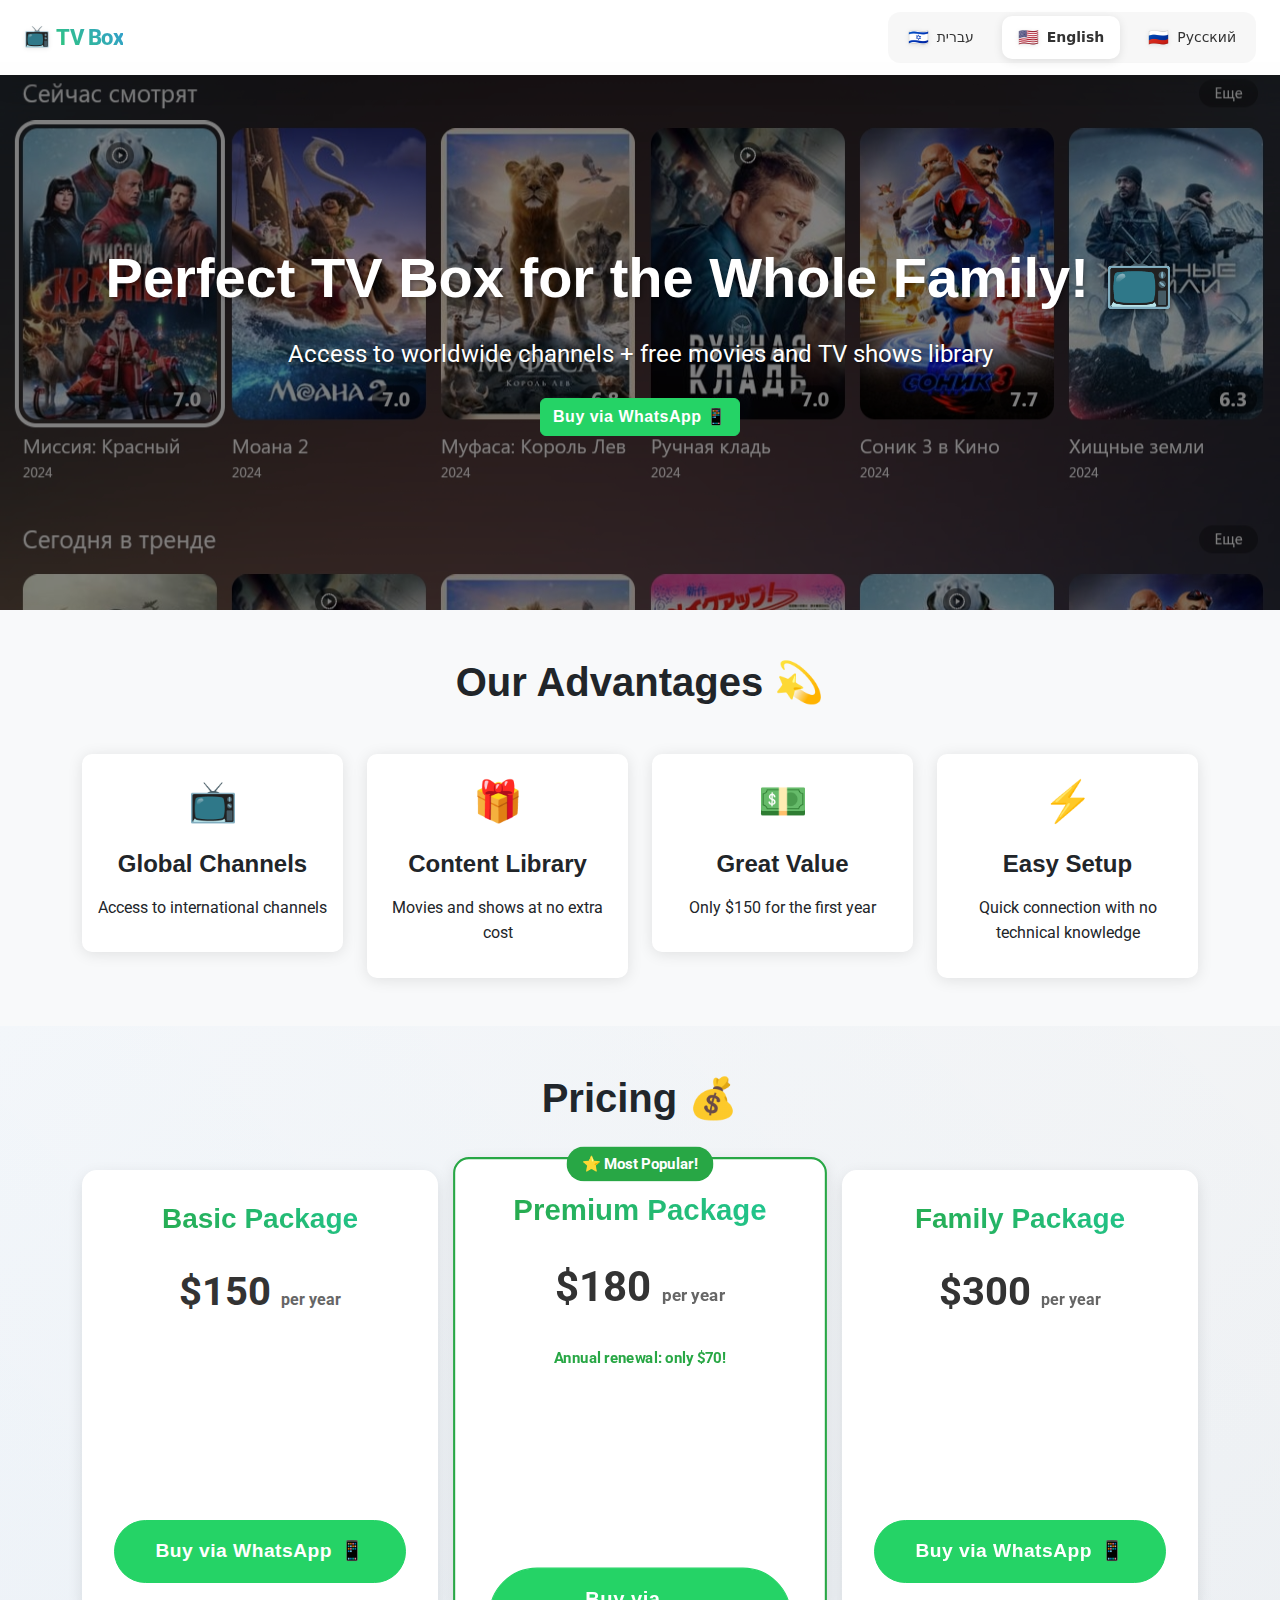
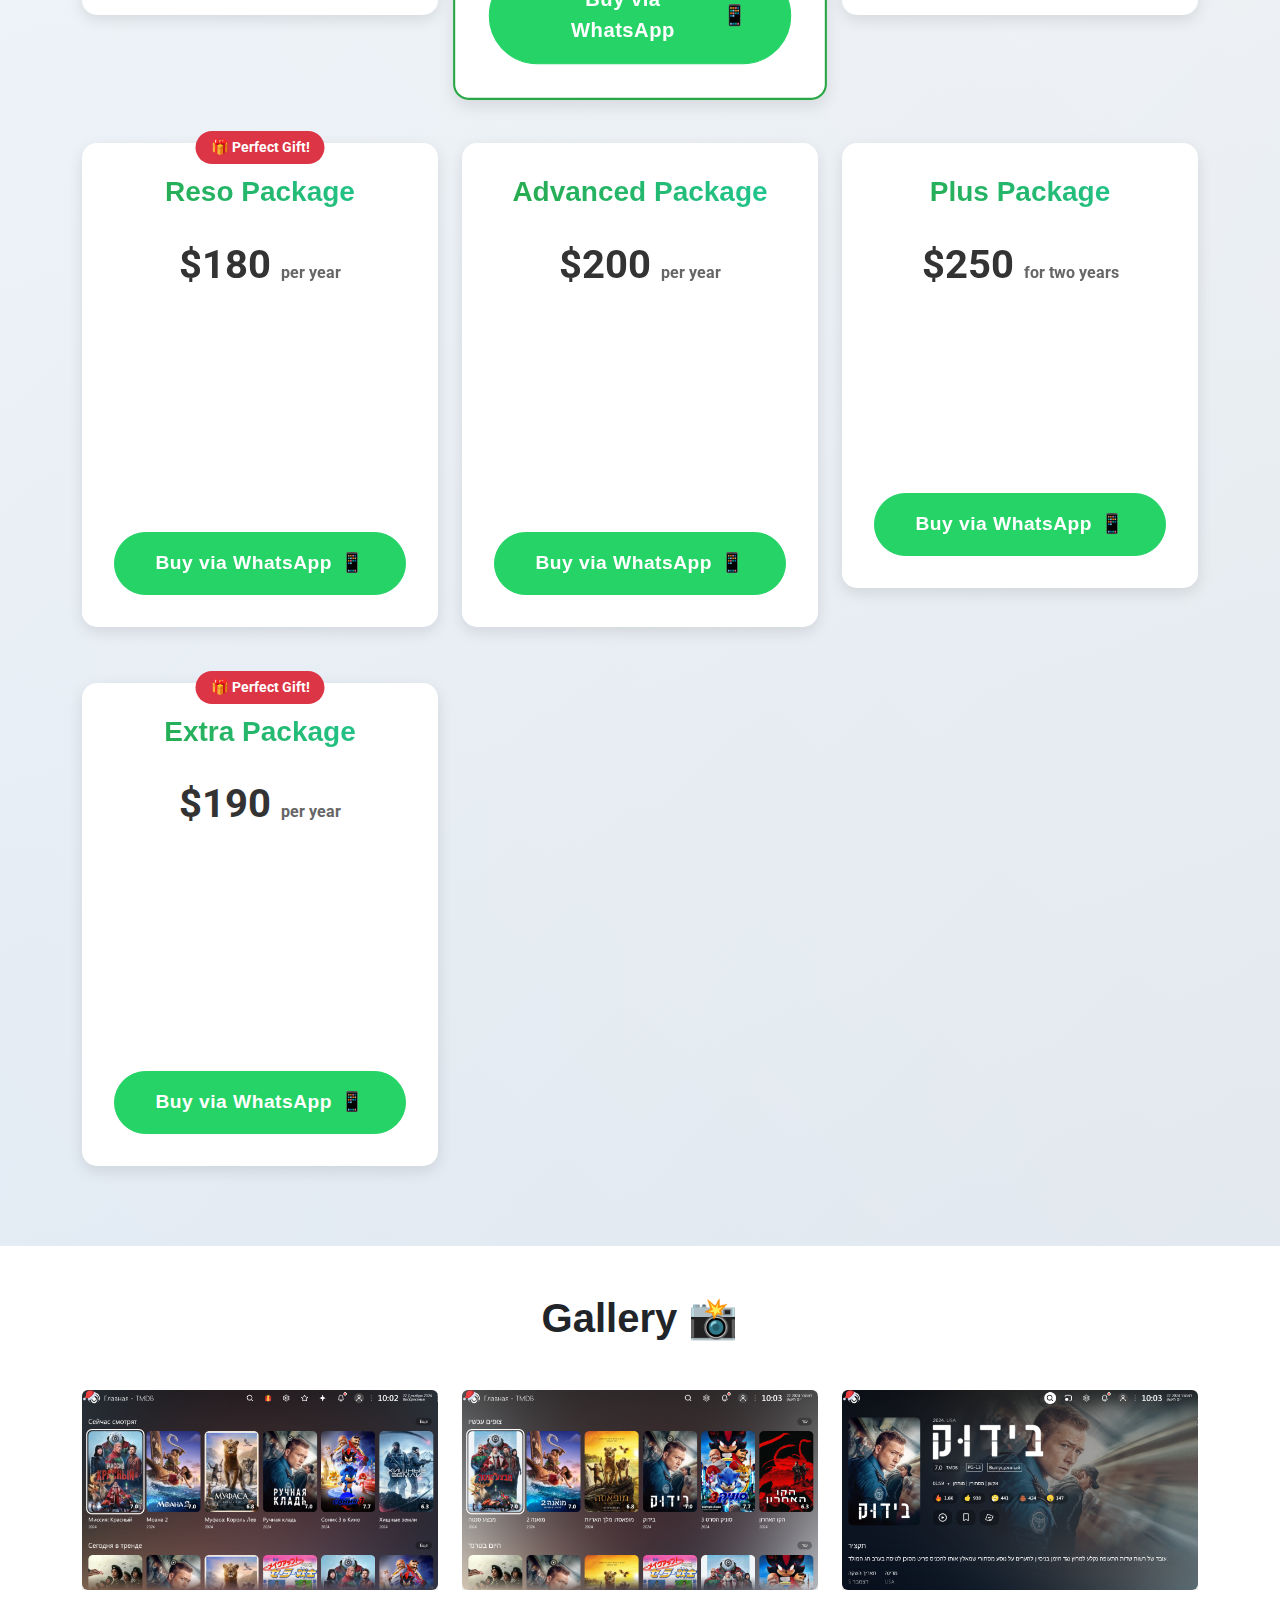
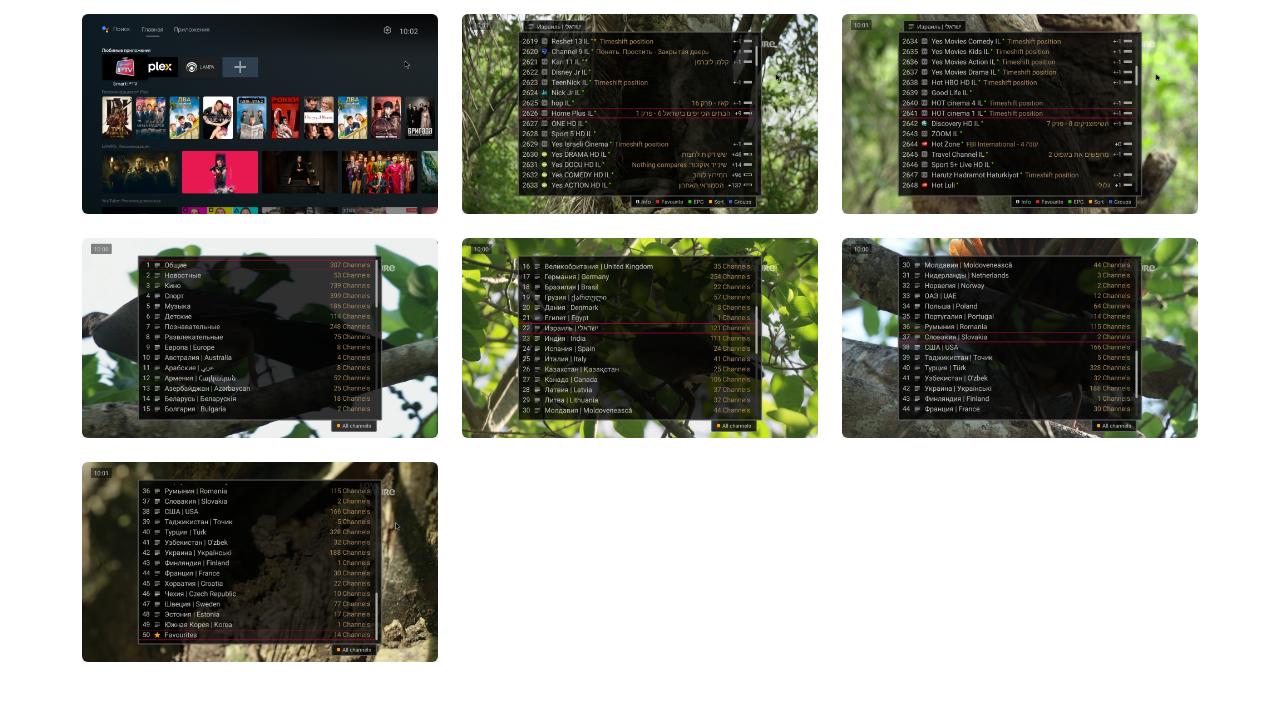
==== english.html @ 151d3b81 "Add files via upload" ====
<!DOCTYPE html>
<html lang="en" dir="ltr">

<head>
    <meta charset="UTF-8">
    <meta name="viewport" content="width=device-width, initial-scale=1.0">
    <title>TV Box - Unlimited Entertainment</title>

    <!-- Bootstrap CSS -->
    <link rel="stylesheet" href="https://cdn.jsdelivr.net/npm/bootstrap@5.3.2/dist/css/bootstrap.min.css">
    <!-- Custom CSS -->
    <link rel="stylesheet" href="styles.css">
    <link rel="stylesheet" href="fx.css">
    <!-- Google Fonts -->
    <link rel="preconnect" href="https://fonts.googleapis.com">
    <link rel="preconnect" href="https://fonts.gstatic.com" crossorigin>
    <link href="https://fonts.googleapis.com/css2?family=Roboto:wght@400;600;800&display=swap" rel="stylesheet">
    <style>
        body {
            font-family: 'Roboto', sans-serif;
        }
    </style>
</head>

<body>
    <!-- Hero Section -->
    <header class="hero-section text-center py-5 fade-in">
        <div class="container">
            <h1 class="display-4 mb-4 slide-up">Perfect TV Box for the Whole Family! 📺</h1>
            <p class="lead slide-up" style="animation-delay: 0.2s;">Access to worldwide channels + free movies and TV
                shows library</p>
            <div class="buttons-wrapper mt-4">
                <a href="https://wa.me/972543285967?text=Hi, I'm interested in the TV Box"
                    class="btn btn-success ripple pulse" target="_blank">
                    Buy via WhatsApp 📱
                </a>
            </div>
        </div>
    </header>

    <!-- Features Section -->
    <section class="features py-5 bg-light">
        <div class="container">
            <h2 class="text-center mb-5 reveal">Our Advantages 💫</h2>
            <div class="row g-4">
                <div class="col-md-3 reveal-left">
                    <div class="feature-card text-center p-3">
                        <div class="feature-icon mb-3">📺</div>
                        <h3>Global Channels</h3>
                        <p>Access to international channels</p>
                    </div>
                </div>
                <div class="col-md-3 reveal-left">
                    <div class="feature-card text-center p-3">
                        <div class="feature-icon mb-3">🎁</div>
                        <h3>Content Library</h3>
                        <p>Movies and shows at no extra cost</p>
                    </div>
                </div>
                <div class="col-md-3 reveal-left">
                    <div class="feature-card text-center p-3">
                        <div class="feature-icon mb-3">💵</div>
                        <h3>Great Value</h3>
                        <p>Only $150 for the first year</p>
                    </div>
                </div>
                <div class="col-md-3 reveal-left">
                    <div class="feature-card text-center p-3">
                        <div class="feature-icon mb-3">⚡</div>
                        <h3>Easy Setup</h3>
                        <p>Quick connection with no technical knowledge</p>
                    </div>
                </div>
            </div>
        </div>
    </section>

    <!-- Pricing Section -->
    <section class="pricing py-5">
        <div class="container">
            <h2 class="text-center mb-5">Pricing 💰</h2>
            <div class="row g-4">
                <!-- Basic Package -->
                <div class="col-md-4">
                    <div class="price-card text-center hover-float">
                        <h3 class="gradient-text">Basic Package</h3>
                        <div class="price">
                            $150
                            <small>per year</small>
                        </div>
                        <ul class="list-unstyled">
                            <li>Ready-to-use TV Box</li>
                            <li>One year access to global channels</li>
                            <li>Simple setup guide</li>
                            <li>Initial technical support</li>
                        </ul>
                        <div class="buttons-wrapper mt-4">
                            <a href="https://wa.me/972543285967?text=Hi, I'm interested in the Basic Package:%0A%0A📦 Basic Package%0A💰 Price: $150 per year%0A%0A🎯 Includes:%0A- Ready-to-use TV Box%0A- One year access to global channels%0A- Simple setup guide%0A- Initial technical support%0A%0AI'd love to learn more 😊"
                                class="btn btn-success ripple pulse" target="_blank">
                                <span>Buy via WhatsApp</span>
                                <span>📱</span>
                            </a>
                        </div>
                    </div>
                </div>

                <!-- Premium Package -->
                <div class="col-md-4">
                    <div class="price-card text-center hover-float featured">
                        <div class="popular-badge">⭐ Most Popular!</div>
                        <h3 class="gradient-text">Premium Package</h3>
                        <div class="price">
                            $180
                            <small>per year</small>
                        </div>
                        <div class="renewal-price">Annual renewal: only $70!</div>
                        <ul class="list-unstyled">
                            <li>Ready-to-use TV Box</li>
                            <li>One year access to global channels</li>
                            <li>Free movies and TV shows library</li>
                            <li>Initial technical support</li>
                        </ul>
                        <div class="buttons-wrapper mt-4">
                            <a href="https://wa.me/972543285967?text=Hi, I'm interested in the Premium Package:%0A%0A⭐ Premium Package - Most Popular!%0A💰 Price: $180 per year%0A🔄 Annual renewal: $70%0A%0A🎯 Includes:%0A- Ready-to-use TV Box%0A- One year access to global channels%0A- Free movies and TV shows library%0A- Initial technical support%0A%0AI'd love to learn more 😊"
                                class="btn btn-success ripple pulse" target="_blank">
                                <span>Buy via WhatsApp</span>
                                <span>📱</span>
                            </a>
                        </div>
                    </div>
                </div>

                <!-- Family Package -->
                <div class="col-md-4">
                    <div class="price-card text-center hover-float">
                        <h3 class="gradient-text">Family Package</h3>
                        <div class="price">
                            $300
                            <small>per year</small>
                        </div>
                        <ul class="list-unstyled">
                            <li>2 Ready-to-use TV Boxes</li>
                            <li>One year access for each box</li>
                            <li>Content library access for each box</li>
                            <li>Setup guide and initial support</li>
                        </ul>
                        <div class="buttons-wrapper mt-4">
                            <a href="https://wa.me/972543285967?text=Hi, I'm interested in the Family Package:%0A%0A👨‍👩‍👧 Family Package%0A💰 Price: $300 per year%0A%0A🎯 Includes:%0A- 2 Ready-to-use TV Boxes%0A- One year access for each box%0A- Content library access for each box%0A- Setup guide and initial support%0A%0AI'd love to learn more 😊"
                                class="btn btn-success ripple pulse" target="_blank">
                                <span>Buy via WhatsApp</span>
                                <span>📱</span>
                            </a>
                        </div>
                    </div>
                </div>

                <!-- Reso Package -->
                <div class="col-md-4">
                    <div class="price-card text-center hover-float">
                        <div class="gift-badge">🎁 Perfect Gift!</div>
                        <h3 class="gradient-text">Reso Package</h3>
                        <div class="price">
                            $180
                            <small>per year</small>
                        </div>
                        <ul class="list-unstyled">
                            <li>Ready-to-use TV Box</li>
                            <li>One year access to global channels</li>
                            <li>Free movies and TV shows library</li>
                            <li>Beautiful gift packaging</li>
                            <li>Simple setup guide</li>
                        </ul>
                        <div class="buttons-wrapper mt-4">
                            <a href="https://wa.me/972543285967?text=Hi, I'm interested in the Reso Package:%0A%0A🎁 Reso Package - Perfect Gift!%0A💰 Price: $180 per year%0A%0A🎯 Includes:%0A- Ready-to-use TV Box%0A- One year access to global channels%0A- Free movies and TV shows library%0A- Beautiful gift packaging%0A- Simple setup guide%0A%0AI'd love to learn more 😊"
                                class="btn btn-success ripple pulse" target="_blank">
                                <span>Buy via WhatsApp</span>
                                <span>📱</span>
                            </a>
                        </div>
                    </div>
                </div>

                <!-- Advanced Package -->
                <div class="col-md-4">
                    <div class="price-card text-center hover-float">
                        <h3 class="gradient-text">Advanced Package</h3>
                        <div class="price">
                            $200
                            <small>per year</small>
                        </div>
                        <ul class="list-unstyled">
                            <li>Ready-to-use TV Box</li>
                            <li>One year access to global channels</li>
                            <li>Free movies and TV shows library</li>
                            <li>Remote update service</li>
                            <li>Initial technical support</li>
                        </ul>
                        <div class="buttons-wrapper mt-4">
                            <a href="https://wa.me/972543285967?text=Hi, I'm interested in the Advanced Package:%0A%0A⚡ Advanced Package%0A💰 Price: $200 per year%0A%0A🎯 Includes:%0A- Ready-to-use TV Box%0A- One year access to global channels%0A- Free movies and TV shows library%0A- Remote update service%0A- Initial technical support%0A%0AI'd love to learn more 😊"
                                class="btn btn-success ripple pulse" target="_blank">
                                <span>Buy via WhatsApp</span>
                                <span>📱</span>
                            </a>
                        </div>
                    </div>
                </div>

                <!-- Plus Package -->
                <div class="col-md-4">
                    <div class="price-card text-center hover-float">
                        <h3 class="gradient-text">Plus Package</h3>
                        <div class="price">
                            $250
                            <small>for two years</small>
                        </div>
                        <ul class="list-unstyled">
                            <li>Ready-to-use TV Box</li>
                            <li>Two years access to global channels</li>
                            <li>Free movies and TV shows library</li>
                            <li>Initial technical support</li>
                        </ul>
                        <div class="buttons-wrapper mt-4">
                            <a href="https://wa.me/972543285967?text=Hi, I'm interested in the Plus Package:%0A%0A📦 Plus Package%0A💰 Price: $250 for two years%0A%0A🎯 Includes:%0A- Ready-to-use TV Box%0A- Two years access to global channels%0A- Free movies and TV shows library%0A- Initial technical support%0A%0AI'd love to learn more 😊"
                                class="btn btn-success ripple pulse" target="_blank">
                                <span>Buy via WhatsApp</span>
                                <span>📱</span>
                            </a>
                        </div>
                    </div>
                </div>

                <!-- Extra Package -->
                <div class="col-md-4">
                    <div class="price-card text-center hover-float">
                        <div class="gift-badge">🎁 Perfect Gift!</div>
                        <h3 class="gradient-text">Extra Package</h3>
                        <div class="price">
                            $190
                            <small>per year</small>
                        </div>
                        <ul class="list-unstyled">
                            <li>Ready-to-use TV Box</li>
                            <li>One year access to global channels</li>
                            <li>Free movies and TV shows library</li>
                            <li>Gift packaging</li>
                            <li>Simple setup guide</li>
                        </ul>
                        <div class="buttons-wrapper mt-4">
                            <a href="https://wa.me/972543285967?text=Hi, I'm interested in the Extra Package:%0A%0A🎁 Extra Package - Perfect Gift!%0A💰 Price: $190 per year%0A%0A🎯 Includes:%0A- Ready-to-use TV Box%0A- One year access to global channels%0A- Free movies and TV shows library%0A- Gift packaging%0A- Simple setup guide%0A%0AI'd love to learn more 😊"
                                class="btn btn-success ripple pulse" target="_blank">
                                <span>Buy via WhatsApp</span>
                                <span>📱</span>
                            </a>
                        </div>
                    </div>
                </div>
            </div>
        </div>
    </section>

    <!-- Gallery Section -->
    <section class="gallery py-5">
        <div class="container">
            <h2 class="text-center mb-5">Gallery 📸</h2>
            <div class="row g-4">
                <div class="col-md-4 col-sm-6">
                    <div class="gallery-item" onclick="openImageModal(this)">
                        <img src="Screenshots/1.jpg" alt="Screenshot 1" class="img-fluid rounded shadow">
                    </div>
                </div>
                <div class="col-md-4 col-sm-6">
                    <div class="gallery-item" onclick="openImageModal(this)">
                        <img src="Screenshots/2.jpg" alt="Screenshot 2" class="img-fluid rounded shadow">
                    </div>
                </div>
                <div class="col-md-4 col-sm-6">
                    <div class="gallery-item" onclick="openImageModal(this)">
                        <img src="Screenshots/3.jpg" alt="Screenshot 3" class="img-fluid rounded shadow">
                    </div>
                </div>
                <div class="col-md-4 col-sm-6">
                    <div class="gallery-item" onclick="openImageModal(this)">
                        <img src="Screenshots/4.jpg" alt="Screenshot 4" class="img-fluid rounded shadow">
                    </div>
                </div>
                <div class="col-md-4 col-sm-6">
                    <div class="gallery-item" onclick="openImageModal(this)">
                        <img src="Screenshots/5.jpg" alt="Screenshot 5" class="img-fluid rounded shadow">
                    </div>
                </div>
                <div class="col-md-4 col-sm-6">
                    <div class="gallery-item" onclick="openImageModal(this)">
                        <img src="Screenshots/6.jpg" alt="Screenshot 6" class="img-fluid rounded shadow">
                    </div>
                </div>
                <div class="col-md-4 col-sm-6">
                    <div class="gallery-item" onclick="openImageModal(this)">
                        <img src="Screenshots/7.jpg" alt="Screenshot 7" class="img-fluid rounded shadow">
                    </div>
                </div>
                <div class="col-md-4 col-sm-6">
                    <div class="gallery-item" onclick="openImageModal(this)">
                        <img src="Screenshots/8.jpg" alt="Screenshot 8" class="img-fluid rounded shadow">
                    </div>
                </div>
                <div class="col-md-4 col-sm-6">
                    <div class="gallery-item" onclick="openImageModal(this)">
                        <img src="Screenshots/9.jpg" alt="Screenshot 9" class="img-fluid rounded shadow">
                    </div>
                </div>
                <div class="col-md-4 col-sm-6">
                    <div class="gallery-item" onclick="openImageModal(this)">
                        <img src="Screenshots/10.jpg" alt="Screenshot 10" class="img-fluid rounded shadow">
                    </div>
                </div>
            </div>
        </div>
    </section>

    <!-- Image Modal -->
    <div class="modal fade" id="imageModal" tabindex="-1">
        <div class="modal-dialog modal-lg modal-dialog-centered">
            <div class="modal-content">
                <div class="modal-header border-0">
                    <button type="button" class="btn-close" data-bs-dismiss="modal"></button>
                </div>
                <div class="modal-body text-center p-0">
                    <img src="" id="modalImage" class="img-fluid">
                </div>
            </div>
        </div>
    </div>

    <!-- Bootstrap JS -->
    <script src="https://cdn.jsdelivr.net/npm/bootstrap@5.3.2/dist/js/bootstrap.bundle.min.js"></script>
    <!-- Custom JS -->
    <script src="script.js"></script>
    <script src="menu.js"></script>
</body>

</html>
---- styles.css ----
:root {
  --primary-color: #007bff;
  --secondary-color: #6c757d;
  --heading-font: "Rubik", sans-serif;
  --body-font: "Heebo", sans-serif;
}

body {
  font-family: var(--body-font);
  line-height: 1.6;
}

.hero-section {
  background-size: cover;
  background-position: center;
  background-repeat: no-repeat;
  min-height: 60vh;
  display: flex;
  align-items: center;
  position: relative;
  transition: background-image 1s ease-in-out;
}

.hero-section::before {
  content: "";
  position: absolute;
  top: 0;
  left: 0;
  right: 0;
  bottom: 0;
  background: rgba(0, 0, 0, 0.5);
  z-index: 1;
}

.hero-section .container {
  position: relative;
  z-index: 2;
  color: white;
}

.feature-card {
  background: white;
  border-radius: 10px;
  box-shadow: 0 2px 15px rgba(0, 0, 0, 0.1);
  transition: transform 0.3s ease;
}

.feature-card:hover {
  transform: translateY(-5px);
}

.feature-icon {
  font-size: 2.5rem;
}

.price-card {
  background: white;
  border-radius: 15px;
  padding: 2rem;
  box-shadow: 0 5px 15px rgba(0, 0, 0, 0.1);
  transition: transform 0.3s ease, box-shadow 0.3s ease;
  position: relative;
  margin-bottom: 2rem;
}

.price-card.featured {
  border: 2px solid #28a745;
  transform: scale(1.05);
}

.price-card:hover {
  transform: translateY(-10px);
  box-shadow: 0 8px 25px rgba(0, 0, 0, 0.15);
}

.price-card .gradient-text {
  background: linear-gradient(45deg, #28a745, #20c997);
  -webkit-background-clip: text;
  background-clip: text;
  color: transparent;
  font-weight: bold;
  margin-bottom: 1.5rem;
}

.price-card .price {
  font-size: 2.5rem;
  font-weight: bold;
  color: #333;
  margin-bottom: 1.5rem;
}

.price-card .price small {
  font-size: 1rem;
  color: #666;
}

.price-card ul {
  margin-bottom: 2rem;
}

.price-card ul li {
  margin-bottom: 0.8rem;
  color: #555;
}

.popular-badge {
  position: absolute;
  top: -12px;
  right: 50%;
  transform: translateX(50%);
  background: #28a745;
  color: white;
  padding: 5px 15px;
  border-radius: 20px;
  font-size: 0.9rem;
  font-weight: bold;
}

.gift-badge {
  position: absolute;
  top: -12px;
  right: 50%;
  transform: translateX(50%);
  background: #dc3545;
  color: white;
  padding: 5px 15px;
  border-radius: 20px;
  font-size: 0.9rem;
  font-weight: bold;
}

.renewal-price {
  color: #28a745;
  font-weight: bold;
  margin: 1rem 0;
  font-size: 0.9rem;
}

/* Pricing Section Background */
.pricing {
  background: linear-gradient(135deg, #f8f9fa 0%, #e9ecef 100%);
  position: relative;
}

.pricing::before {
  content: "";
  position: absolute;
  top: 0;
  left: 0;
  right: 0;
  height: 100%;
  background: linear-gradient(
    45deg,
    rgba(0, 123, 255, 0.05) 0%,
    rgba(0, 123, 255, 0) 100%
  );
  pointer-events: none;
}

/* WhatsApp Button in Price Card */
.price-card .btn-success {
  padding: 1rem 2.5rem;
  font-size: 1.2rem;
  border-radius: 50px;
  width: 100%;
  max-width: 300px;
  margin: 0 auto;
  display: flex;
  align-items: center;
  justify-content: center;
  gap: 0.5rem;
  transition: all 0.3s ease;
}

.price-card .btn-success:hover {
  transform: scale(1.05);
}

/* Features List Animation */
.price-card ul li {
  opacity: 0;
  transform: translateY(20px);
  animation: fadeInUp 0.5s ease forwards;
}

@keyframes fadeInUp {
  to {
    opacity: 1;
    transform: translateY(0);
  }
}

.price-card ul li:nth-child(1) {
  animation-delay: 0.1s;
}
.price-card ul li:nth-child(2) {
  animation-delay: 0.2s;
}
.price-card ul li:nth-child(3) {
  animation-delay: 0.3s;
}
.price-card ul li:nth-child(4) {
  animation-delay: 0.4s;
}

.btn-primary {
  padding: 0.8rem 2rem;
  border-radius: 30px;
}

/* RTL Specific Adjustments */
.modal-header .btn-close {
  margin: 0;
  margin-left: 0;
  margin-right: auto;
}

/* Language Switch Button */
.lang-switch {
  position: fixed;
  top: 20px;
  left: 20px;
  z-index: 1000;
}

/* Responsive Adjustments */
@media (max-width: 768px) {
  .hero-section {
    min-height: 40vh;
    padding: 2rem 0;
  }

  .feature-card {
    margin-bottom: 1rem;
  }

  .hero-section h1 {
    font-size: 2.5rem;
  }

  .hero-section .lead {
    font-size: 1.25rem;
  }

  section h2 {
    font-size: 2rem;
  }
}

/* Gallery Styles */
.gallery-item {
  cursor: pointer;
  transition: transform 0.3s ease;
  position: relative;
  overflow: hidden;
}

.gallery-item:hover {
  transform: scale(1.02);
}

.gallery-item img {
  width: 100%;
  height: 200px;
  object-fit: cover;
}

/* Image Modal Styles */
#imageModal .modal-content {
  background-color: transparent;
  border: none;
}

#imageModal .modal-header {
  position: absolute;
  right: 0;
  z-index: 1;
  background: transparent;
}

#imageModal .btn-close {
  background-color: white;
  opacity: 0.8;
  border-radius: 50%;
  margin: 10px;
}

#modalImage {
  max-height: 80vh;
  object-fit: contain;
}

/* כותרות */
h1,
h2,
h3,
h4,
h5,
h6 {
  font-family: var(--heading-font);
  font-weight: 800;
}

/* סגנון מיוחד לכותרת הראשית */
.hero-section h1 {
  font-size: 3.5rem;
  font-weight: 800;
  line-height: 1.2;
  margin-bottom: 1.5rem;
  text-shadow: 2px 2px 4px rgba(0, 0, 0, 0.3);
}

.hero-section .lead {
  font-size: 1.5rem;
  font-weight: 400;
  text-shadow: 1px 1px 2px rgba(0, 0, 0, 0.3);
}

/* כותרות משניות */
section h2 {
  font-size: 2.5rem;
  font-weight: 800;
  margin-bottom: 2rem;
}

/* כותרות בכרטיסי התכונות */
.feature-card h3 {
  font-size: 1.5rem;
  font-weight: 600;
  margin: 1rem 0;
}

/* כפתורים */
.btn {
  font-family: var(--heading-font);
  font-weight: 600;
  text-transform: none;
  letter-spacing: 0.5px;
}

/* Buttons Wrapper */
.buttons-wrapper {
  display: flex;
  justify-content: center;
  gap: 1rem;
  flex-wrap: wrap;
}

/* WhatsApp Button */
.btn-success {
  background-color: #25d366;
  border-color: #25d366;
}

.btn-success:hover {
  background-color: #128c7e;
  border-color: #128c7e;
}

/* Mobile Adjustments */
@media (max-width: 768px) {
  .buttons-wrapper {
    flex-direction: column;
    gap: 0.5rem;
  }

  .buttons-wrapper .btn {
    margin: 0.25rem 0;
  }
}

/* Mobile & Tablet Adjustments */
@media (max-width: 768px) {
  /* Hero Section */
  .hero-section {
    min-height: 50vh;
    padding: 3rem 0;
  }

  .hero-section h1 {
    font-size: 2rem;
    margin-bottom: 1rem;
  }

  .hero-section .lead {
    font-size: 1.1rem;
    padding: 0 1rem;
  }

  /* Features Section */
  .feature-card {
    margin-bottom: 1rem;
    padding: 1.5rem !important;
  }

  .feature-icon {
    font-size: 2rem;
  }

  .feature-card h3 {
    font-size: 1.3rem;
  }

  /* Gallery Section */
  .gallery-item {
    margin-bottom: 1rem;
  }

  .gallery-item img {
    height: 150px;
  }

  /* Price Card */
  .price-card {
    padding: 1.5rem !important;
    margin: 0 1rem;
  }

  .price-card::before {
    font-size: 0.8rem;
    padding: 5px 30px;
    top: 15px;
    right: -30px;
  }

  .price-card h3 {
    font-size: 1.5rem;
    margin-bottom: 1rem;
  }

  .price {
    font-size: 3rem !important;
    margin: 1rem 0;
  }

  .price small {
    font-size: 1rem;
  }

  .price-card ul {
    margin: 1.5rem 0;
    padding: 0;
  }

  .price-card ul li {
    font-size: 1rem;
    margin: 0.75rem 0;
  }

  .price-card .btn-success {
    padding: 0.8rem 1.5rem;
    font-size: 1.1rem;
    width: 100%;
  }

  .renewal-price {
    font-size: 0.9rem;
    margin: 1rem 0;
  }

  /* Section Headers */
  section h2 {
    font-size: 1.8rem;
    margin-bottom: 1.5rem;
  }

  /* General Spacing */
  .py-5 {
    padding-top: 3rem !important;
    padding-bottom: 3rem !important;
  }

  /* Modal Adjustments */
  #imageModal .modal-dialog {
    margin: 0.5rem;
  }

  #modalImage {
    max-height: 70vh;
  }
}

/* Small Mobile Adjustments */
@media (max-width: 480px) {
  .hero-section h1 {
    font-size: 1.8rem;
  }

  .hero-section .lead {
    font-size: 1rem;
  }

  .price-card {
    padding: 1.25rem !important;
    margin: 0 0.5rem;
  }

  .price {
    font-size: 2.5rem !important;
  }

  .buttons-wrapper .btn {
    width: 100%;
    margin: 0.5rem 0;
  }

  .gallery-item img {
    height: 120px;
  }
}

/* Landscape Mode Adjustments */
@media (max-height: 480px) and (orientation: landscape) {
  .hero-section {
    min-height: 100vh;
  }

  .hero-section .container {
    padding: 6rem 1rem;
  }

  .gallery-item img {
    height: 100px;
  }
}

/* Features Grid Adjustments */
@media (max-width: 768px) {
  .features .row {
    margin: 0 -0.5rem;
  }

  .features .col-md-3 {
    padding: 0 0.5rem;
  }

  .feature-card {
    height: 100%;
    display: flex;
    flex-direction: column;
    justify-content: center;
  }

  .feature-card p {
    margin-bottom: 0;
    font-size: 0.9rem;
  }
}

@media (max-width: 576px) {
  .features .col-md-3 {
    width: 50%; /* 2 cards per row on very small screens */
  }
}
---- fx.css ----
/* Fade In Animation */
@keyframes fadeIn {
  from {
    opacity: 0;
  }
  to {
    opacity: 1;
  }
}

/* Slide Up Animation */
@keyframes slideUp {
  from {
    opacity: 0;
    transform: translateY(30px);
  }
  to {
    opacity: 1;
    transform: translateY(0);
  }
}

/* Slide In Right Animation */
@keyframes slideInRight {
  from {
    opacity: 0;
    transform: translateX(-30px);
  }
  to {
    opacity: 1;
    transform: translateX(0);
  }
}

/* Pulse Animation */
@keyframes pulse {
  0% {
    transform: scale(1);
  }
  50% {
    transform: scale(1.05);
  }
  100% {
    transform: scale(1);
  }
}

/* Animation Classes */
.fade-in {
  animation: fadeIn 1s ease-out;
}

.slide-up {
  animation: slideUp 0.8s ease-out;
}

.slide-in-right {
  animation: slideInRight 0.8s ease-out;
}

.pulse {
  animation: pulse 2s infinite;
}

/* Hover Effects */
.hover-float {
  transition: transform 0.3s ease;
}

.hover-float:hover {
  transform: translateY(-5px);
}

.hover-glow {
  transition: box-shadow 0.3s ease;
}

.hover-glow:hover {
  box-shadow: 0 0 20px rgba(0, 123, 255, 0.4);
}

/* Scroll Reveal Classes */
.reveal {
  opacity: 0;
  transition: all 0.8s ease;
}

.reveal.active {
  opacity: 1;
  transform: translateY(0);
}

.reveal-left {
  opacity: 0;
  transform: translateX(-50px);
  transition: all 0.8s ease;
}

.reveal-left.active {
  opacity: 1;
  transform: translateX(0);
}

.reveal-right {
  opacity: 0;
  transform: translateX(50px);
  transition: all 0.8s ease;
}

.reveal-right.active {
  opacity: 1;
  transform: translateX(0);
}

/* Special Effects */
.glow-text {
  text-shadow: 0 0 10px rgba(0, 123, 255, 0.5);
}

.gradient-text {
  background: linear-gradient(45deg, #007bff, #00bcd4);
  -webkit-background-clip: text;
  -webkit-text-fill-color: transparent;
}

.ripple {
  position: relative;
  overflow: hidden;
}

.ripple::after {
  content: "";
  position: absolute;
  width: 100%;
  height: 100%;
  top: 0;
  left: 0;
  background: radial-gradient(
    circle,
    rgba(255, 255, 255, 0.7) 0%,
    rgba(255, 255, 255, 0) 100%
  );
  transform: scale(0);
  opacity: 0;
  transition: transform 0.5s, opacity 0.5s;
}

.ripple:active::after {
  transform: scale(2);
  opacity: 0;
  transition: 0s;
}

/* Floating Flags Animation */
@keyframes float {
  0% {
    transform: translateY(100vh) rotate(0deg);
    opacity: 0;
  }
  10% {
    opacity: 0.7;
  }
  90% {
    opacity: 0.7;
  }
  100% {
    transform: translateY(-20vh) rotate(360deg);
    opacity: 0;
  }
}

.floating-flags {
  position: absolute;
  top: 0;
  left: 0;
  width: 100%;
  height: 100%;
  overflow: hidden;
  pointer-events: none;
  z-index: 2;
}

.flag {
  position: absolute;
  font-size: 2.5rem;
  animation: float 15s linear infinite;
  opacity: 0;
  text-shadow: 2px 2px 4px rgba(0, 0, 0, 0.3);
}

/* Ensure flags appear behind the content but above the dark overlay */
.hero-section {
  position: relative;
  overflow: hidden;
}

.hero-section::before {
  z-index: 1;
}

.hero-section .container {
  position: relative;
  z-index: 3;
}
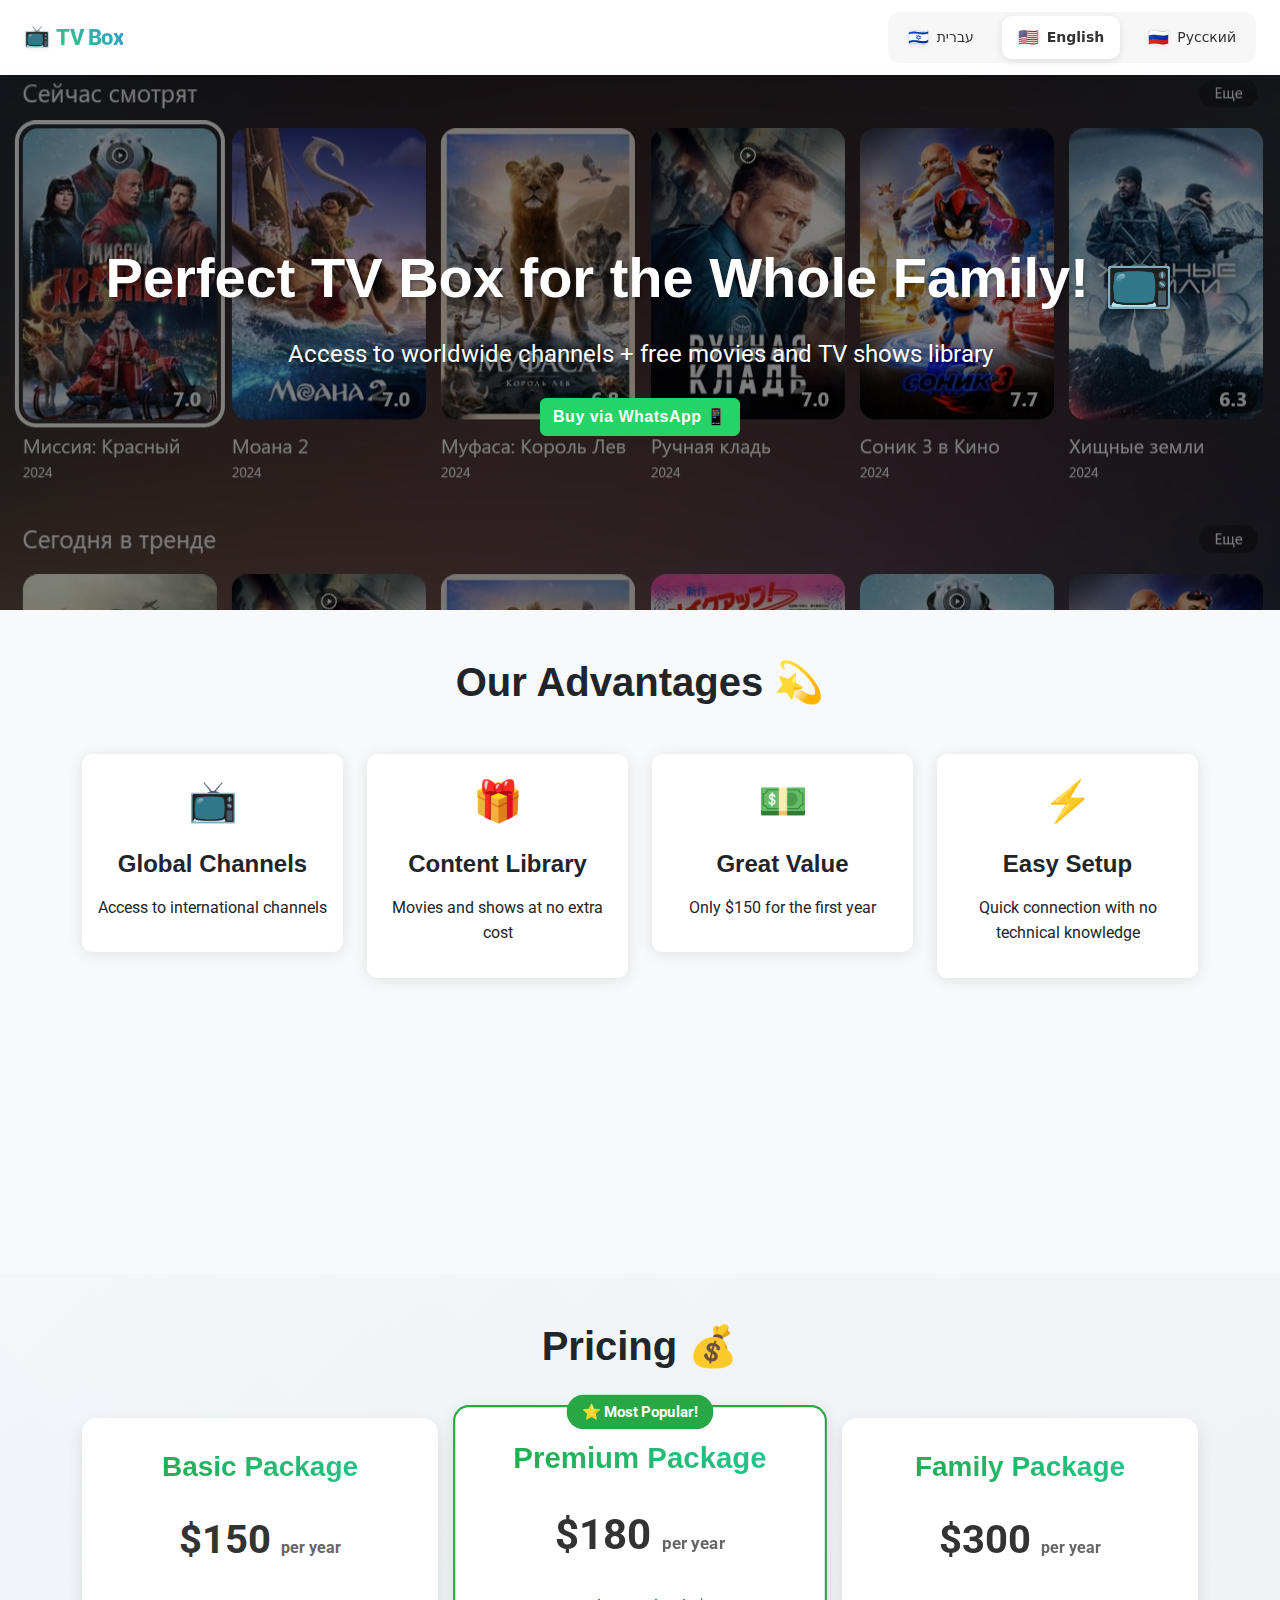
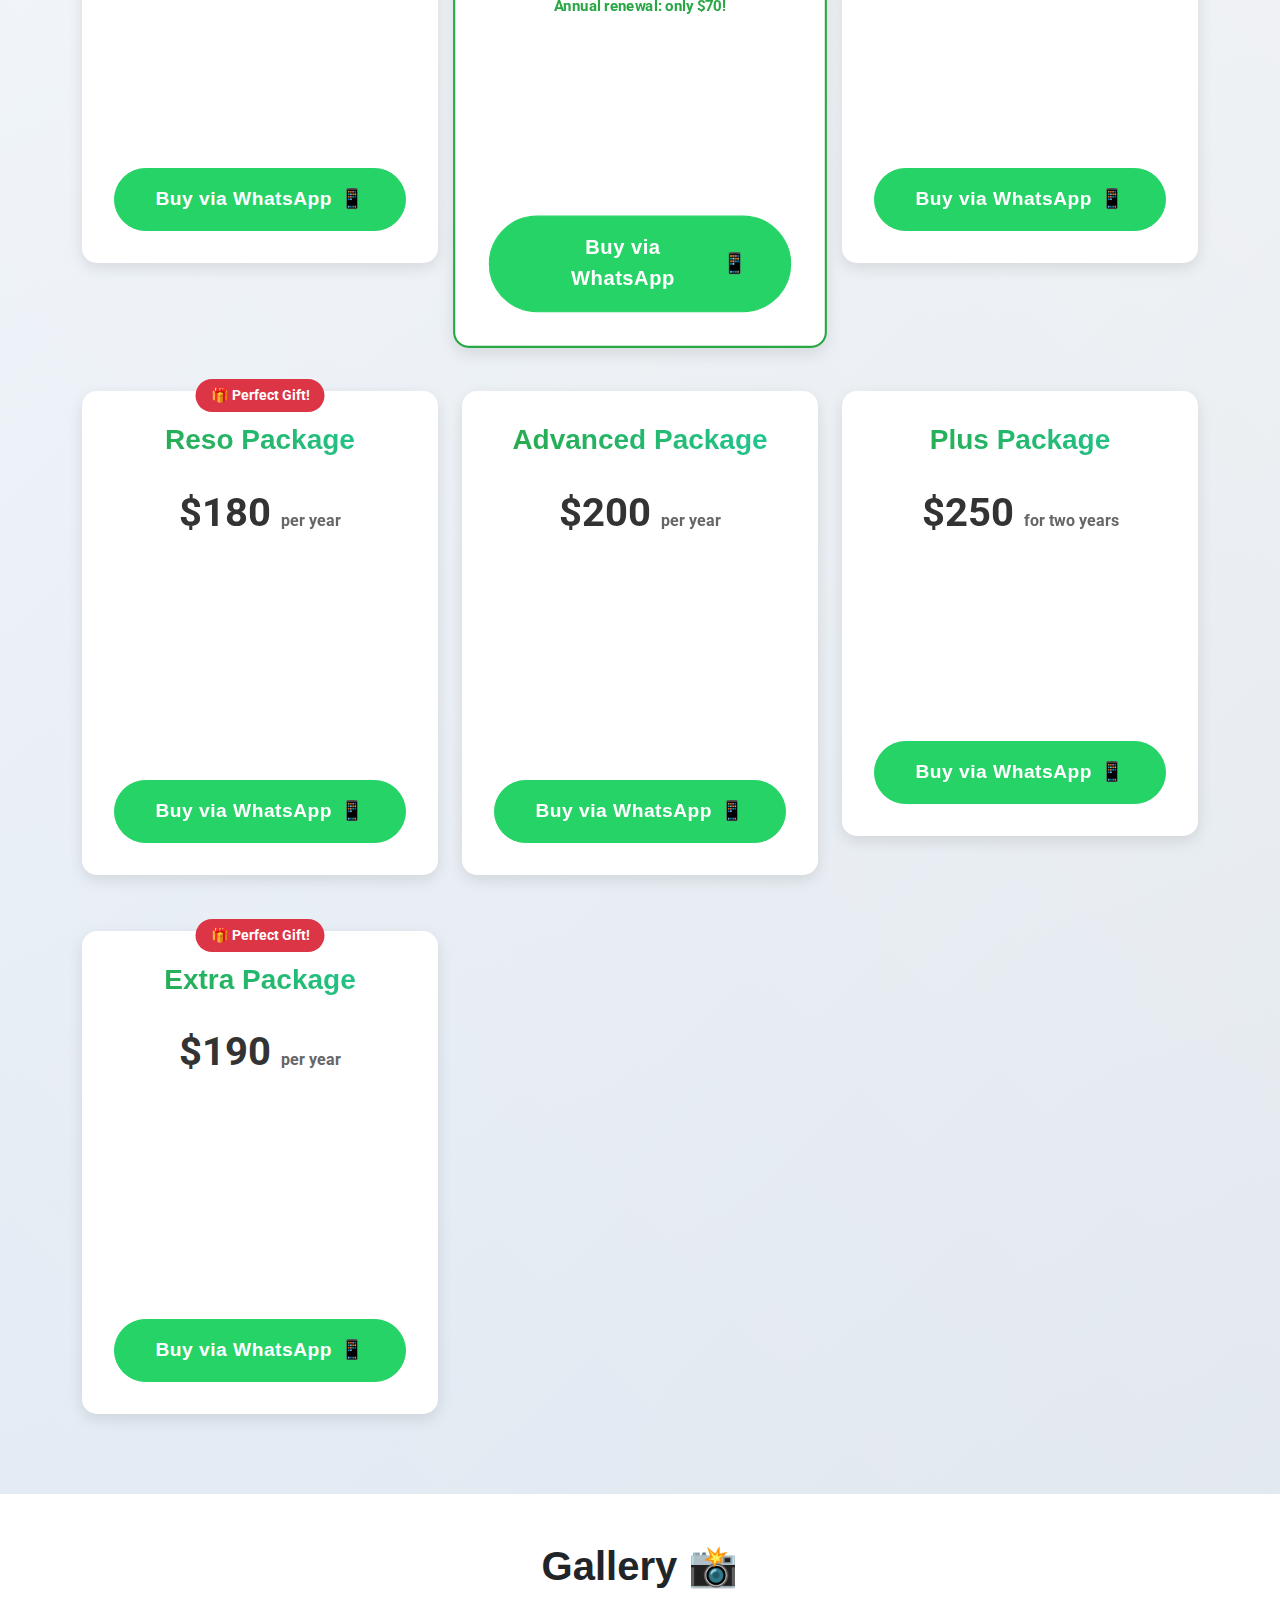
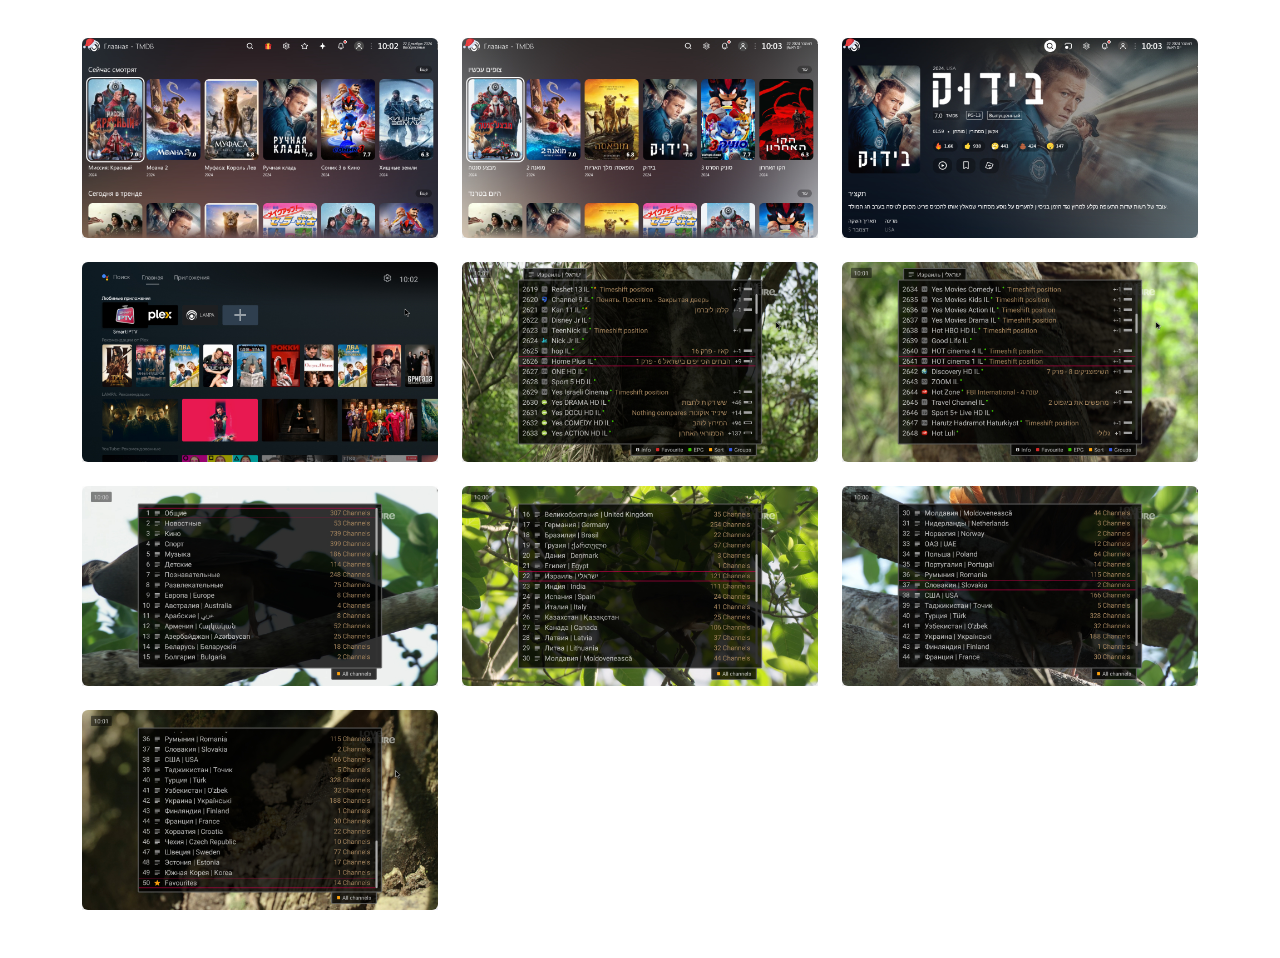
==== commit 2d7ee2af: "Add files via upload" ====
--- a/english.html
+++ b/english.html
@@ -71,6 +71,34 @@
                         <p>Quick connection with no technical knowledge</p>
                     </div>
                 </div>
+                <div class="col-md-3 reveal-left">
+                    <div class="feature-card text-center p-3">
+                        <div class="feature-icon mb-3">🌍</div>
+                        <h3>Multi-Language</h3>
+                        <p>Content in original language with subtitles</p>
+                    </div>
+                </div>
+                <div class="col-md-3 reveal-left">
+                    <div class="feature-card text-center p-3">
+                        <div class="feature-icon mb-3">🎮</div>
+                        <h3>User Friendly</h3>
+                        <p>Simple navigation and interface</p>
+                    </div>
+                </div>
+                <div class="col-md-3 reveal-left">
+                    <div class="feature-card text-center p-3">
+                        <div class="feature-icon mb-3">📱</div>
+                        <h3>Watch Everywhere</h3>
+                        <p>Support for all devices and platforms</p>
+                    </div>
+                </div>
+                <div class="col-md-3 reveal-left">
+                    <div class="feature-card text-center p-3">
+                        <div class="feature-icon mb-3">🔄</div>
+                        <h3>Regular Updates</h3>
+                        <p>New content added continuously</p>
+                    </div>
+                </div>
             </div>
         </div>
     </section>
